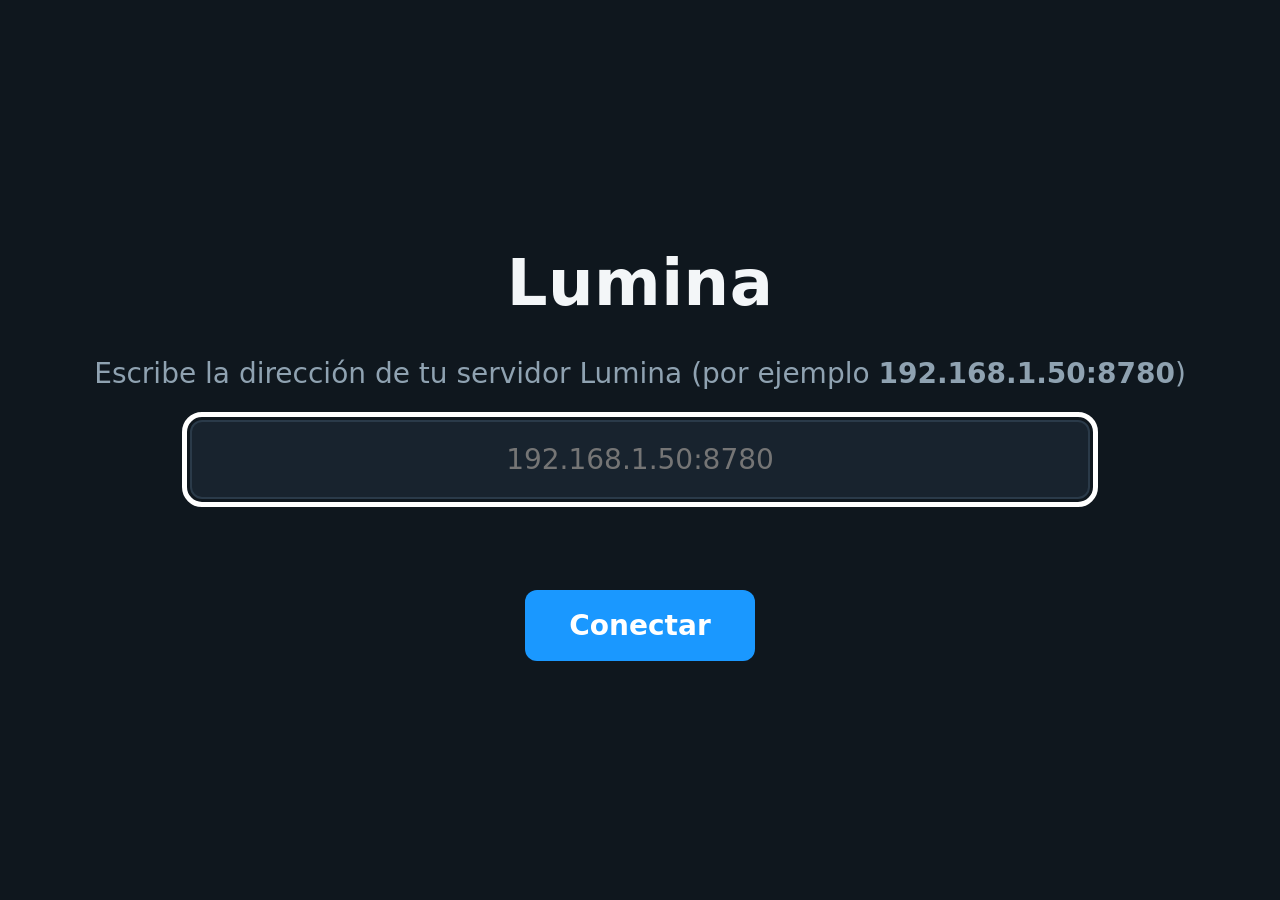
==== clients/webos/index.html @ 16d4c0b5 "Lumina: servidor multimedia ligero (Go) con clientes webOS y Android" ====
<!doctype html>
<html lang="es"><head><meta charset="utf-8"><meta name="viewport" content="width=device-width,initial-scale=1">
<title>Lumina</title>
<style>
*{box-sizing:border-box;margin:0;padding:0}
html,body{height:100%;background:#0f171e;color:#f3f6f8;font:28px/1.4 system-ui,Roboto,Arial,sans-serif;overflow:hidden}
iframe{position:fixed;inset:0;width:100%;height:100%;border:0;background:#0f171e}
#setup{position:fixed;inset:0;display:flex;flex-direction:column;align-items:center;justify-content:center;gap:26px;text-align:center;padding:60px}
h1{font-size:64px;letter-spacing:.5px}p{color:#8fa2b1;max-width:1100px}
input{width:900px;max-width:90vw;font:inherit;padding:18px 24px;border-radius:12px;border:2px solid #2a3a49;background:#18232e;color:#fff;text-align:center}
button{font:inherit;font-weight:700;padding:16px 44px;border-radius:12px;border:0;background:#1a98ff;color:#fff}
input:focus,button:focus{outline:5px solid #fff;outline-offset:3px}
.err{color:#ff5c6c;min-height:1.4em}
[hidden]{display:none!important}
</style></head><body>
<div id="setup" hidden>
  <h1>Lumina</h1>
  <p>Escribe la dirección de tu servidor Lumina (por ejemplo <b>192.168.1.50:8780</b>)</p>
  <input id="url" inputmode="url" autocomplete="off" placeholder="192.168.1.50:8780">
  <div class="err" id="err"></div>
  <button id="go">Conectar</button>
</div>
<iframe id="fr" hidden allow="autoplay; fullscreen" allowfullscreen></iframe>
<script>
(function () {
  var KEY = 'lumina.server', $ = function (s) { return document.querySelector(s); };
  var fr = $('#fr'), setup = $('#setup'), inp = $('#url'), err = $('#err');
  function norm(u) { u = (u || '').trim().replace(/\/+$/, ''); if (!u) return ''; if (!/^https?:\/\//i.test(u)) u = 'http://' + u; return u; }
  function showSetup(msg) { fr.hidden = true; fr.src = 'about:blank'; setup.hidden = false; err.textContent = msg || ''; inp.value = localStorage.getItem(KEY) || ''; inp.focus(); }
  function check(u) { // 'no-cors' resuelve con cualquier respuesta y falla solo si no hay conexión
    var c = new AbortController(), t = setTimeout(function () { c.abort(); }, 6000);
    return fetch(u + '/api/auth', { mode: 'no-cors', signal: c.signal }).then(function () { clearTimeout(t); }, function (e) { clearTimeout(t); throw e; });
  }
  function open(u) {
    setup.hidden = true; err.textContent = '';
    check(u).then(function () {
      fr.hidden = false; fr.src = u + '/?tv=1'; fr.onload = function () { try { fr.focus(); fr.contentWindow.focus(); } catch (e) {} };
    }, function () { showSetup('No se pudo conectar con ' + u + '. Comprueba la dirección y que el servidor esté encendido.'); });
  }
  function go() { var u = norm(inp.value); if (!u) { err.textContent = 'Escribe una dirección'; return; } localStorage.setItem(KEY, u); open(u); }
  $('#go').onclick = go;
  inp.onkeydown = function (e) { if (e.keyCode === 13) go(); };
  // Lumina (dentro del iframe) pide cambiar de servidor con la tecla amarilla
  addEventListener('message', function (e) { if (e.data && e.data.lumina === 'setup') showSetup(); });
  addEventListener('keydown', function (e) { if (e.keyCode === 405 && fr.hidden === true) return; });
  var saved = localStorage.getItem(KEY);
  if (saved) open(saved); else showSetup();
})();
</script></body></html>
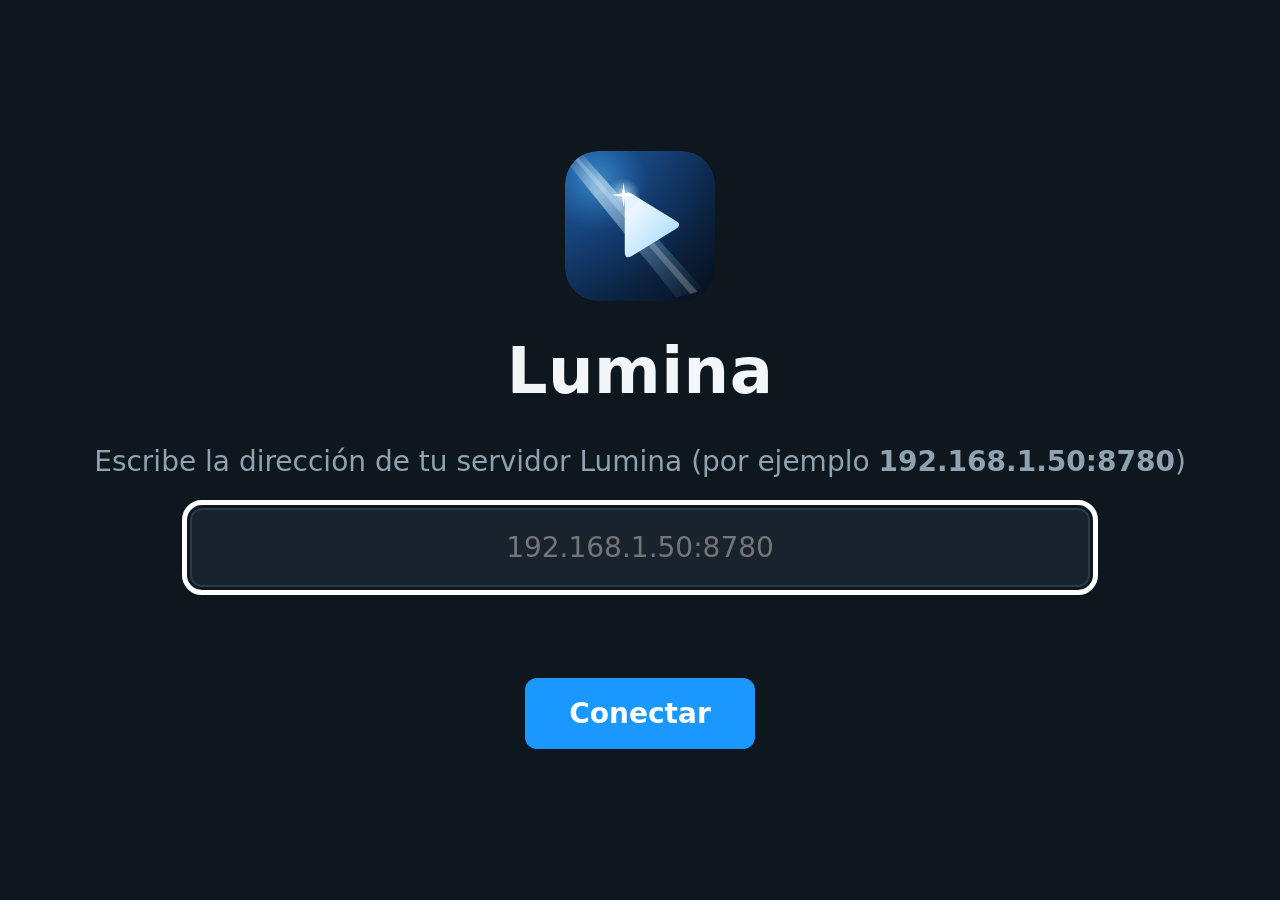
==== commit 024c67c9: "Nuevo logo con rayo de luz: web (favicon, login, perfiles), LG webOS y Android (icono y banner) Co-A" ====
--- a/clients/webos/index.html
+++ b/clients/webos/index.html
@@ -14,7 +14,7 @@
 [hidden]{display:none!important}
 </style></head><body>
 <div id="setup" hidden>
-  <h1>Lumina</h1>
+  <img src="logo.svg" alt="" width="150" height="150"><h1>Lumina</h1>
   <p>Escribe la dirección de tu servidor Lumina (por ejemplo <b>192.168.1.50:8780</b>)</p>
   <input id="url" inputmode="url" autocomplete="off" placeholder="192.168.1.50:8780">
   <div class="err" id="err"></div>
@@ -34,7 +34,8 @@
   function open(u) {
     setup.hidden = true; err.textContent = '';
     check(u).then(function () {
-      fr.hidden = false; fr.src = u + '/?tv=1'; fr.onload = function () { try { fr.focus(); fr.contentWindow.focus(); } catch (e) {} };
+      // navegación directa (no iframe): la cookie de sesión del servidor es de primera parte y se conserva
+      location.replace(u + '/?tv=1&app=' + encodeURIComponent(location.href.split('#')[0]));
     }, function () { showSetup('No se pudo conectar con ' + u + '. Comprueba la dirección y que el servidor esté encendido.'); });
   }
   function go() { var u = norm(inp.value); if (!u) { err.textContent = 'Escribe una dirección'; return; } localStorage.setItem(KEY, u); open(u); }
@@ -44,6 +45,6 @@
   addEventListener('message', function (e) { if (e.data && e.data.lumina === 'setup') showSetup(); });
   addEventListener('keydown', function (e) { if (e.keyCode === 405 && fr.hidden === true) return; });
   var saved = localStorage.getItem(KEY);
-  if (saved) open(saved); else showSetup();
+  if (saved && location.hash !== '#setup') open(saved); else showSetup();
 })();
 </script></body></html>
